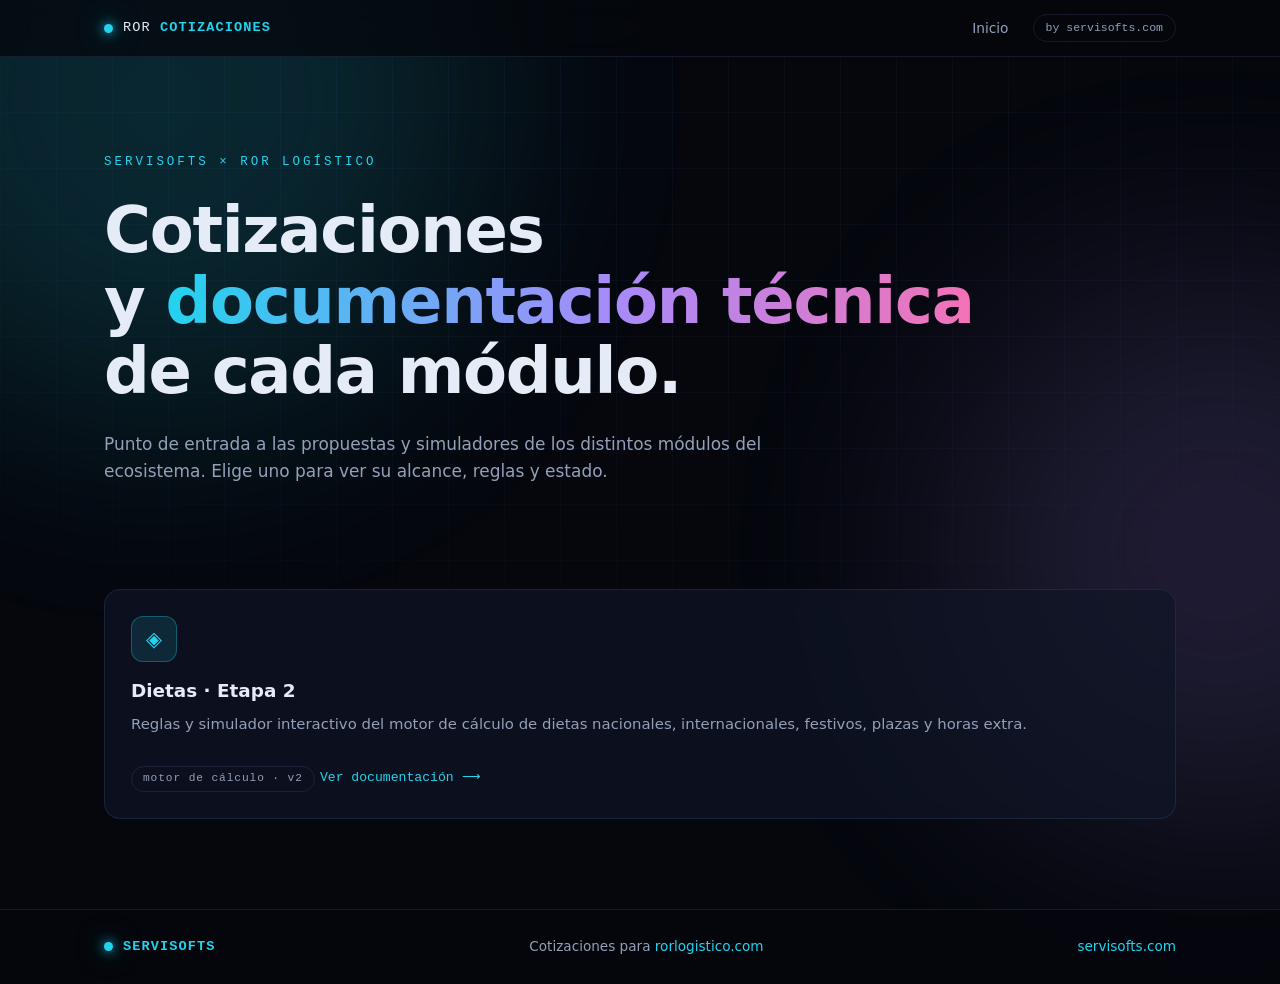
==== cotizaciones/index.html @ 844ee30a "cambios" ====
<!DOCTYPE html>
<html lang="es">
<head>
    <meta charset="UTF-8">
    <meta name="viewport" content="width=device-width, initial-scale=1.0">
    <title>Cotizaciones — Servisofts</title>
    <meta name="description" content="Menú de módulos de cotizaciones para ROR Logístico.">
    <link rel="stylesheet" href="style.css" />
</head>
<body>

    <!-- ══════════════════ FONDO GLOBAL ══════════════════ -->
    <div class="bg-grid" aria-hidden="true"></div>
    <div class="bg-glow bg-glow-1" aria-hidden="true"></div>
    <div class="bg-glow bg-glow-2" aria-hidden="true"></div>

    <!-- ══════════════════ NAV ══════════════════ -->
    <nav class="nav">
        <div class="nav-inner">
            <a class="brand" href="#top">
                <span class="brand-dot"></span>
                <span class="brand-name">ROR <b>COTIZACIONES</b></span>
            </a>
            <div class="nav-links">
                <a href="../">Inicio</a>
            </div>
            <span class="nav-badge">by servisofts.com</span>
        </div>
    </nav>

    <!-- ══════════════════ HERO ══════════════════ -->
    <header class="hero" id="top">
        <p class="hero-kicker">SERVISOFTS × ROR LOGÍSTICO</p>
        <h1 class="hero-title">
            Cotizaciones<br>
            y <span class="grad">documentación técnica</span><br>
            de cada módulo.
        </h1>
        <p class="hero-sub">
            Punto de entrada a las propuestas y simuladores de los distintos
            módulos del ecosistema. Elige uno para ver su alcance, reglas y estado.
        </p>
    </header>

    <main>
        <section class="section">
            <div class="menu-grid">
                <a class="menu-card reveal" href="dietas2/index.html">
                    <div class="menu-card-icon">◈</div>
                    <h3>Dietas · Etapa 2</h3>
                    <p>Reglas y simulador interactivo del motor de cálculo de dietas
                    nacionales, internacionales, festivos, plazas y horas extra.</p>
                    <span class="menu-card-tag">motor de cálculo · v2</span>
                    <div class="menu-card-go" style="margin-top: 14px;">Ver documentación ⟶</div>
                </a>
            </div>
        </section>
    </main>

    <footer class="footer">
        <div class="footer-inner">
            <span class="brand"><span class="brand-dot"></span> <b>SERVISOFTS</b></span>
            <span>Cotizaciones para <a href="https://rorlogistico.com" target="_blank" rel="noopener">rorlogistico.com</a></span>
            <a href="https://servisofts.com" target="_blank" rel="noopener">servisofts.com</a>
        </div>
    </footer>

    <script src="index.js"></script>
</body>
</html>
---- cotizaciones/style.css ----
/* ═══════════════════════════════════════════════════════════
   COTIZACIONES — Menú de módulos
   Tema: futurista oscuro · neón cian/violeta/verde/ámbar/rosa
   (estética compartida con ROR Control Tower / Servisofts)
   ═══════════════════════════════════════════════════════════ */

:root {
    --bg:        #05070d;
    --bg-2:      #0a0e18;
    --panel:     rgba(16, 22, 38, 0.72);
    --panel-2:   rgba(22, 30, 52, 0.55);
    --line:      rgba(120, 150, 210, 0.14);
    --text:      #e6ecf7;
    --muted:     #93a0b8;

    --cyan:   #22d3ee;
    --violet: #a78bfa;
    --green:  #34d399;
    --amber:  #fbbf24;
    --pink:   #f472b6;
    --red:    #fb7185;

    --font: "Segoe UI", system-ui, -apple-system, "Helvetica Neue", Arial, sans-serif;
    --mono: ui-monospace, "Cascadia Code", "JetBrains Mono", Consolas, monospace;

    --radius: 16px;
    --maxw: 1120px;
}

* { margin: 0; padding: 0; box-sizing: border-box; }

html { scroll-behavior: smooth; }

body {
    background: var(--bg);
    color: var(--text);
    font-family: var(--font);
    line-height: 1.6;
    overflow-x: hidden;
}

::selection { background: rgba(34, 211, 238, 0.35); }

a { color: var(--cyan); text-decoration: none; }
a:hover { text-decoration: underline; }

/* ── Fondo global ─────────────────────────────────────────── */

.bg-grid {
    position: fixed; inset: 0; z-index: -2;
    background-image:
        linear-gradient(rgba(90, 130, 220, 0.055) 1px, transparent 1px),
        linear-gradient(90deg, rgba(90, 130, 220, 0.055) 1px, transparent 1px);
    background-size: 56px 56px;
    mask-image: radial-gradient(ellipse 90% 70% at 50% 20%, black 30%, transparent 100%);
    -webkit-mask-image: radial-gradient(ellipse 90% 70% at 50% 20%, black 30%, transparent 100%);
}

.bg-glow {
    position: fixed; z-index: -1; border-radius: 50%;
    filter: blur(120px); opacity: 0.16; pointer-events: none;
}
.bg-glow-1 { width: 640px; height: 640px; top: -220px; left: -160px; background: var(--cyan); }
.bg-glow-2 { width: 560px; height: 560px; top: 30%; right: -220px; background: var(--violet); }

/* ── Nav ──────────────────────────────────────────────────── */

.nav {
    position: sticky; top: 0; z-index: 50;
    backdrop-filter: blur(14px);
    background: rgba(5, 7, 13, 0.75);
    border-bottom: 1px solid var(--line);
}
.nav-inner {
    max-width: var(--maxw); margin: 0 auto;
    display: flex; align-items: center; gap: 24px;
    padding: 14px 24px;
}
.brand {
    display: inline-flex; align-items: center; gap: 10px;
    color: var(--text); font-family: var(--mono); font-size: 0.85rem;
    letter-spacing: 0.08em; white-space: nowrap;
}
.brand:hover { text-decoration: none; }
.brand b { color: var(--cyan); }
.brand-dot {
    width: 9px; height: 9px; border-radius: 50%;
    background: var(--cyan);
    box-shadow: 0 0 12px var(--cyan), 0 0 28px rgba(34, 211, 238, 0.6);
    animation: pulse-dot 2.4s ease-in-out infinite;
}
@keyframes pulse-dot {
    0%, 100% { transform: scale(1); opacity: 1; }
    50%      { transform: scale(0.75); opacity: 0.7; }
}
.nav-links { display: flex; gap: 18px; margin-left: auto; }
.nav-links a {
    color: var(--muted); font-size: 0.86rem;
    transition: color 0.2s;
}
.nav-links a:hover { color: var(--cyan); text-decoration: none; }
.nav-badge {
    font-family: var(--mono); font-size: 0.72rem; color: var(--muted);
    border: 1px solid var(--line); border-radius: 999px;
    padding: 4px 12px; white-space: nowrap;
}

/* ── Hero ─────────────────────────────────────────────────── */

.hero {
    max-width: var(--maxw); margin: 0 auto;
    padding: 96px 24px 40px;
    position: relative;
}
.hero-kicker {
    font-family: var(--mono); font-size: 0.78rem; letter-spacing: 0.24em;
    color: var(--cyan); margin-bottom: 22px;
}
.hero-title {
    font-size: clamp(2.2rem, 5.2vw, 4rem);
    line-height: 1.1; font-weight: 800; letter-spacing: -0.02em;
    margin-bottom: 24px; max-width: 880px;
}
.grad {
    background: linear-gradient(92deg, var(--cyan), var(--violet) 55%, var(--pink));
    -webkit-background-clip: text; background-clip: text;
    -webkit-text-fill-color: transparent; color: transparent;
}
.hero-sub {
    max-width: 660px; color: var(--muted); font-size: 1.06rem;
    margin-bottom: 34px;
}
.hero-sub b { color: var(--text); }

/* ── Secciones ────────────────────────────────────────────── */

.section {
    max-width: var(--maxw); margin: 0 auto;
    padding: 30px 24px 90px;
}

.section-kicker {
    font-family: var(--mono); font-size: 0.74rem; letter-spacing: 0.26em;
    color: var(--violet); margin-bottom: 14px;
}
.section-title {
    font-size: clamp(1.6rem, 3.2vw, 2.3rem);
    font-weight: 800; letter-spacing: -0.01em; margin-bottom: 16px;
}
.section-lead {
    color: var(--muted); max-width: 760px; font-size: 1.02rem;
    margin-bottom: 40px;
}
.section-lead b { color: var(--text); }

/* ── Menú de módulos ──────────────────────────────────────── */

.menu-grid {
    display: grid; grid-template-columns: repeat(auto-fit, minmax(280px, 1fr));
    gap: 18px;
}
.menu-card {
    display: block;
    background: var(--panel); border: 1px solid var(--line);
    border-radius: var(--radius); padding: 26px;
    backdrop-filter: blur(8px);
    transition: transform 0.25s, border-color 0.25s, box-shadow 0.25s;
    text-decoration: none; color: inherit;
}
.menu-card:hover {
    text-decoration: none;
    transform: translateY(-4px);
    border-color: rgba(34, 211, 238, 0.4);
    box-shadow: 0 12px 42px rgba(0, 0, 0, 0.45), 0 0 0 1px rgba(34, 211, 238, 0.12);
}
.menu-card-icon {
    width: 46px; height: 46px; border-radius: 12px;
    display: grid; place-items: center; font-size: 1.3rem;
    background: rgba(34, 211, 238, 0.12); color: var(--cyan);
    box-shadow: inset 0 0 0 1px rgba(34,211,238,.3);
    margin-bottom: 14px;
}
.menu-card h3 { font-size: 1.15rem; margin-bottom: 8px; }
.menu-card p { color: var(--muted); font-size: 0.93rem; margin-bottom: 16px; }
.menu-card-tag {
    display: inline-block; font-family: var(--mono); font-size: 0.7rem;
    letter-spacing: 0.08em; color: var(--muted);
    border: 1px solid var(--line); border-radius: 999px;
    padding: 3px 11px;
}
.menu-card-go {
    display: inline-flex; align-items: center; gap: 6px;
    font-family: var(--mono); font-size: 0.82rem; color: var(--cyan);
}

/* ── Footer ───────────────────────────────────────────────── */

.footer { border-top: 1px solid var(--line); background: rgba(5, 7, 13, 0.8); }
.footer-inner {
    max-width: var(--maxw); margin: 0 auto;
    display: flex; align-items: center; justify-content: space-between;
    gap: 16px; flex-wrap: wrap;
    padding: 26px 24px; color: var(--muted); font-size: 0.85rem;
}

/* ── Reveal on scroll ─────────────────────────────────────── */

.reveal { opacity: 0; transform: translateY(22px); transition: opacity 0.7s, transform 0.7s; }
.reveal.in { opacity: 1; transform: none; }

/* ── Responsive ───────────────────────────────────────────── */

@media (max-width: 860px) {
    .nav-links { display: none; }
    .hero { padding-top: 64px; }
}

@media (prefers-reduced-motion: reduce) {
    *, *::before, *::after { animation-duration: 0.01ms !important; animation-iteration-count: 1 !important; transition-duration: 0.01ms !important; }
    html { scroll-behavior: auto; }
}
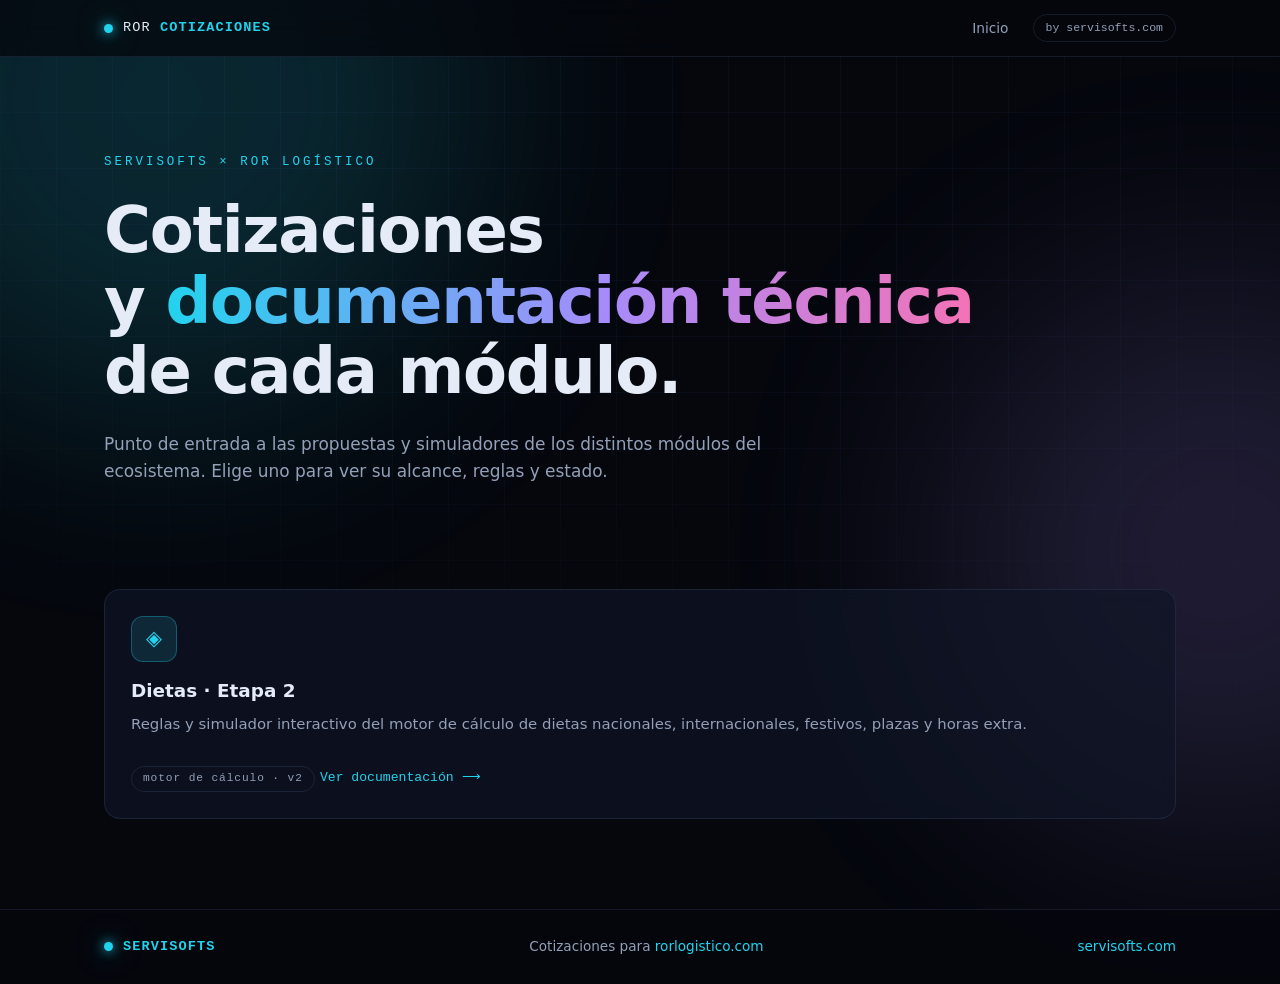
==== commit 11cac580: "cambios" ====
--- a/cotizaciones/index.html
+++ b/cotizaciones/index.html
@@ -21,7 +21,10 @@
                 <span class="brand-dot"></span>
                 <span class="brand-name">ROR <b>COTIZACIONES</b></span>
             </a>
-            <div class="nav-links">
+            <button type="button" class="nav-toggle" id="navToggle" aria-expanded="false" aria-controls="navLinks" aria-label="Abrir menú">
+                <span></span><span></span><span></span>
+            </button>
+            <div class="nav-links" id="navLinks">
                 <a href="../">Inicio</a>
             </div>
             <span class="nav-badge">by servisofts.com</span>
--- a/cotizaciones/style.css
+++ b/cotizaciones/style.css
@@ -105,6 +105,20 @@
     padding: 4px 12px; white-space: nowrap;
 }
 
+.nav-toggle {
+    display: none; flex-direction: column; justify-content: center; gap: 5px;
+    width: 34px; height: 34px; padding: 0;
+    background: transparent; border: 1px solid var(--line); border-radius: 8px;
+    cursor: pointer;
+}
+.nav-toggle span {
+    display: block; width: 18px; height: 2px; margin: 0 auto;
+    background: var(--text); transition: transform 0.2s, opacity 0.2s;
+}
+.nav-toggle[aria-expanded="true"] span:nth-child(1) { transform: translateY(7px) rotate(45deg); }
+.nav-toggle[aria-expanded="true"] span:nth-child(2) { opacity: 0; }
+.nav-toggle[aria-expanded="true"] span:nth-child(3) { transform: translateY(-7px) rotate(-45deg); }
+
 /* ── Hero ─────────────────────────────────────────────────── */
 
 .hero {
@@ -211,7 +225,19 @@
 /* ── Responsive ───────────────────────────────────────────── */
 
 @media (max-width: 860px) {
-    .nav-links { display: none; }
+    .nav-inner { position: relative; flex-wrap: nowrap; }
+    .nav-badge { display: none; }
+    .nav-toggle { display: flex; }
+    .nav-links {
+        display: none; position: absolute; top: 100%; left: 0; right: 0;
+        flex-direction: column; gap: 0; margin-left: 0;
+        background: rgba(5, 7, 13, 0.97); backdrop-filter: blur(14px);
+        border-bottom: 1px solid var(--line);
+        padding: 8px 24px 16px;
+    }
+    .nav-links.open { display: flex; }
+    .nav-links a { padding: 10px 0; border-top: 1px solid var(--line); }
+    .nav-links a:first-child { border-top: none; }
     .hero { padding-top: 64px; }
 }
 
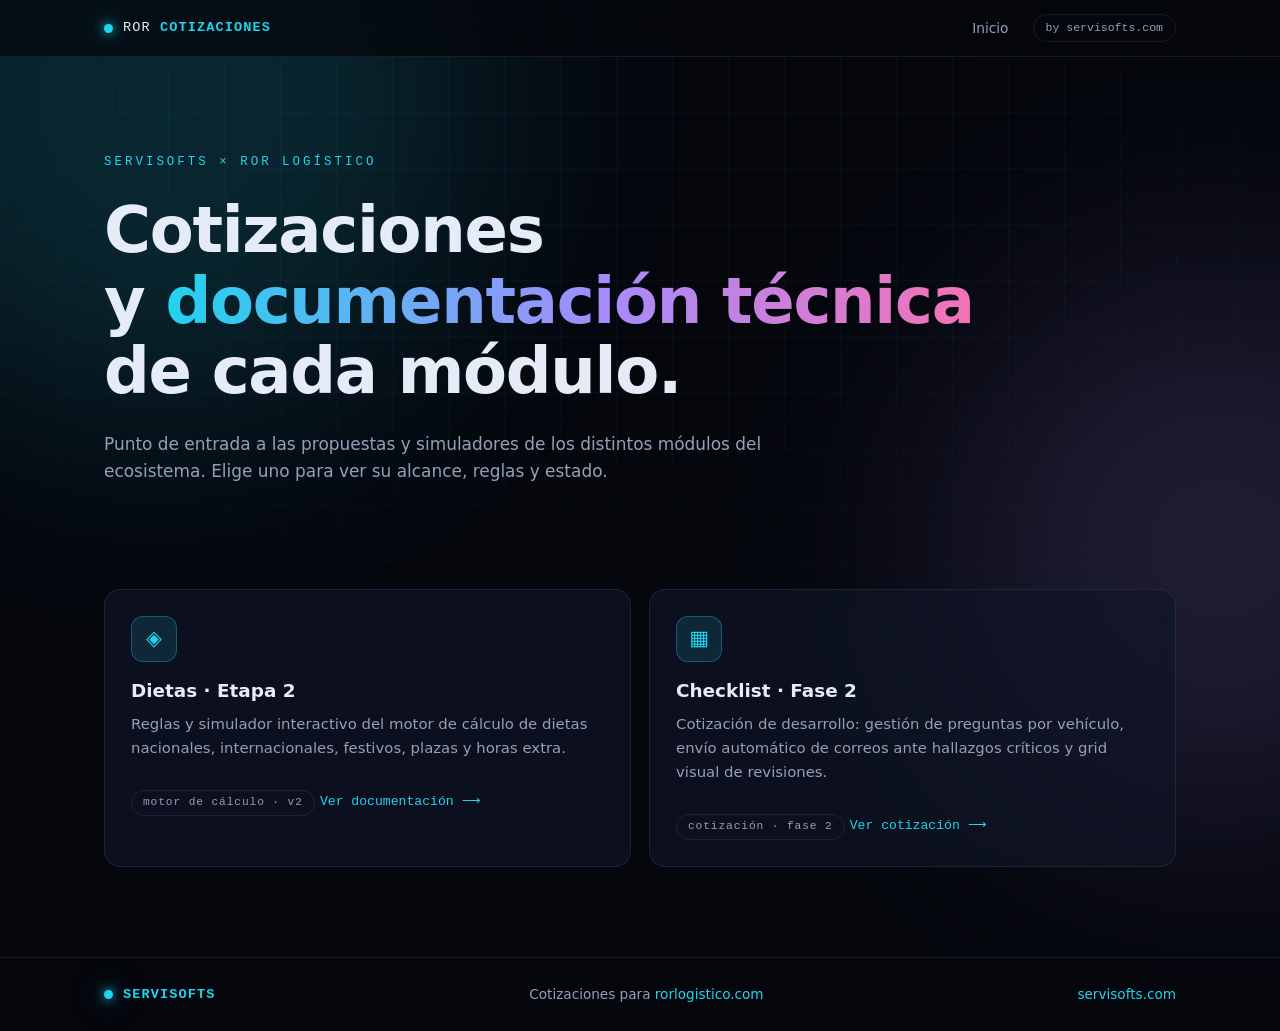
==== commit 66f484e5: "cambios" ====
--- a/cotizaciones/index.html
+++ b/cotizaciones/index.html
@@ -22,7 +22,7 @@
                 <span class="brand-name">ROR <b>COTIZACIONES</b></span>
             </a>
             <button type="button" class="nav-toggle" id="navToggle" aria-expanded="false" aria-controls="navLinks" aria-label="Abrir menú">
-                <span></span><span></span><span></span>
+                <span></span    ><span></span><span></span>
             </button>
             <div class="nav-links" id="navLinks">
                 <a href="../">Inicio</a>
@@ -56,6 +56,14 @@
                     <span class="menu-card-tag">motor de cálculo · v2</span>
                     <div class="menu-card-go" style="margin-top: 14px;">Ver documentación ⟶</div>
                 </a>
+                <a class="menu-card reveal" href="checklist2/index.html">
+                    <div class="menu-card-icon">▦</div>
+                    <h3>Checklist · Fase 2</h3>
+                    <p>Cotización de desarrollo: gestión de preguntas por vehículo, envío
+                    automático de correos ante hallazgos críticos y grid visual de revisiones.</p>
+                    <span class="menu-card-tag">cotización · fase 2</span>
+                    <div class="menu-card-go" style="margin-top: 14px;">Ver cotización ⟶</div>
+                </a>
             </div>
         </section>
     </main>
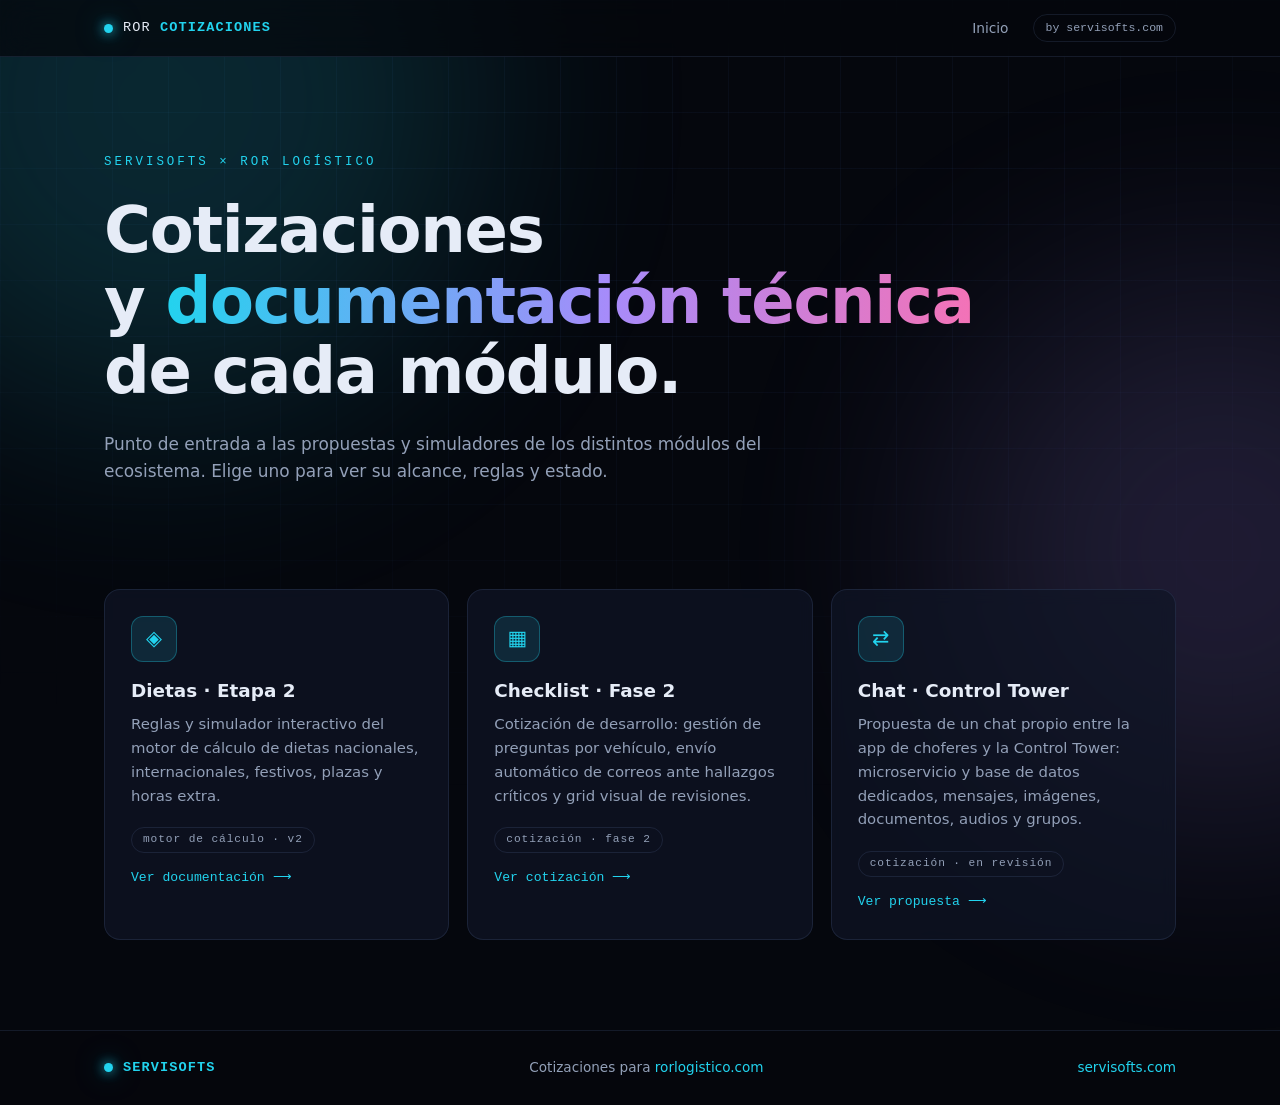
==== commit 9c2719ef: "cambios" ====
--- a/cotizaciones/index.html
+++ b/cotizaciones/index.html
@@ -64,6 +64,14 @@
                     <span class="menu-card-tag">cotización · fase 2</span>
                     <div class="menu-card-go" style="margin-top: 14px;">Ver cotización ⟶</div>
                 </a>
+                <a class="menu-card reveal" href="chat/index.html">
+                    <div class="menu-card-icon">⇄</div>
+                    <h3>Chat · Control Tower</h3>
+                    <p>Propuesta de un chat propio entre la app de choferes y la Control Tower:
+                    microservicio y base de datos dedicados, mensajes, imágenes, documentos, audios y grupos.</p>
+                    <span class="menu-card-tag">cotización · en revisión</span>
+                    <div class="menu-card-go" style="margin-top: 14px;">Ver propuesta ⟶</div>
+                </a>
             </div>
         </section>
     </main>
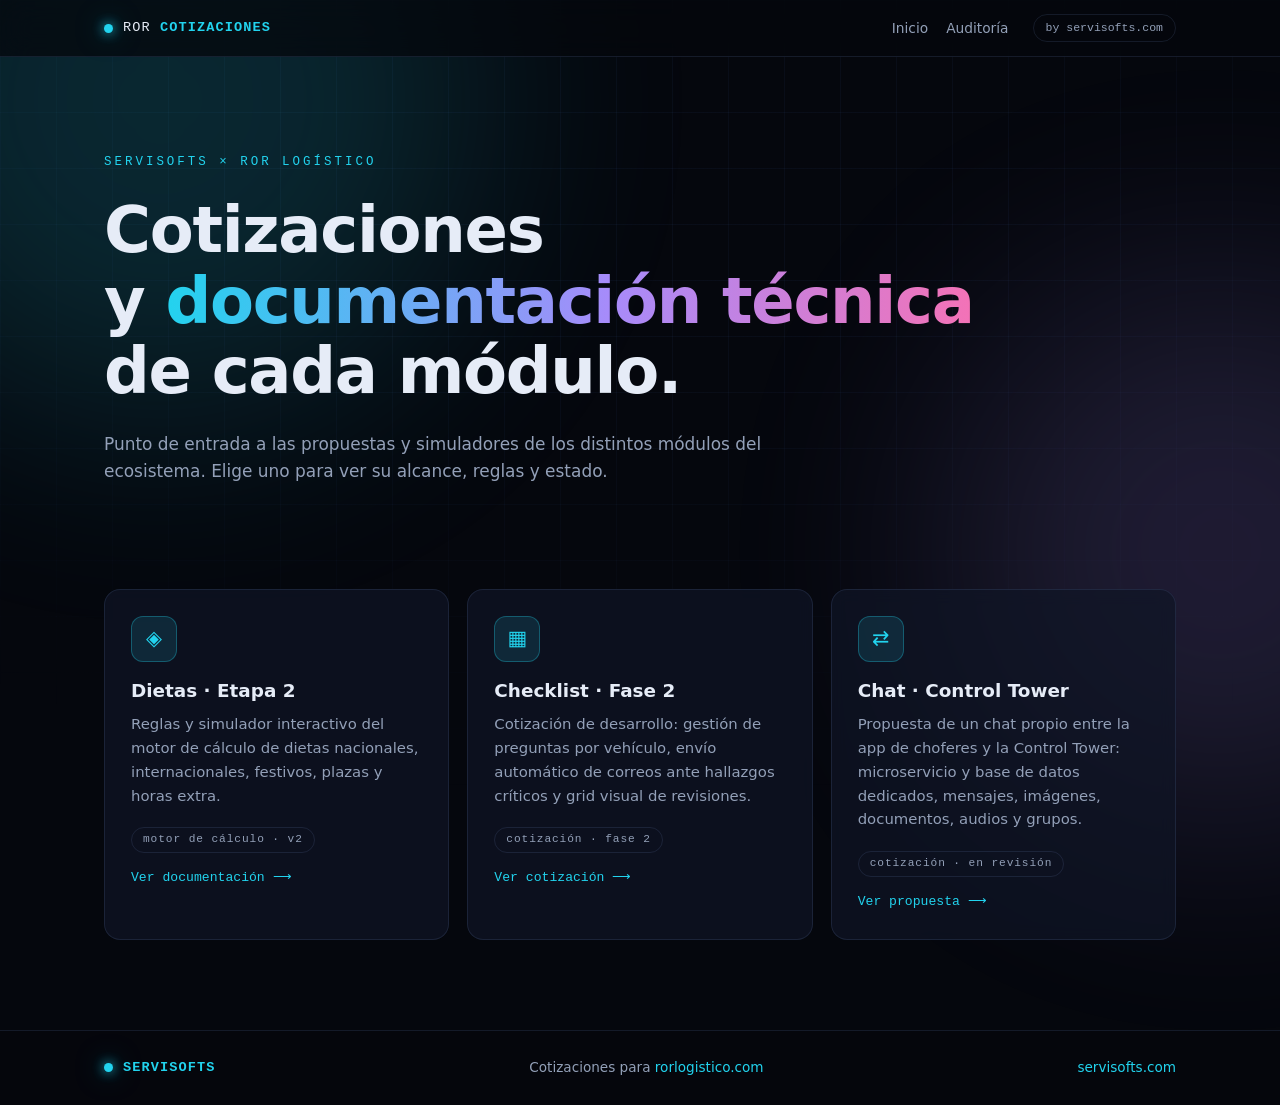
==== commit 84ae7f73: "cambios" ====
--- a/cotizaciones/index.html
+++ b/cotizaciones/index.html
@@ -26,6 +26,7 @@
             </button>
             <div class="nav-links" id="navLinks">
                 <a href="../">Inicio</a>
+                <a href="../auditoria/">Auditoría</a>
             </div>
             <span class="nav-badge">by servisofts.com</span>
         </div>
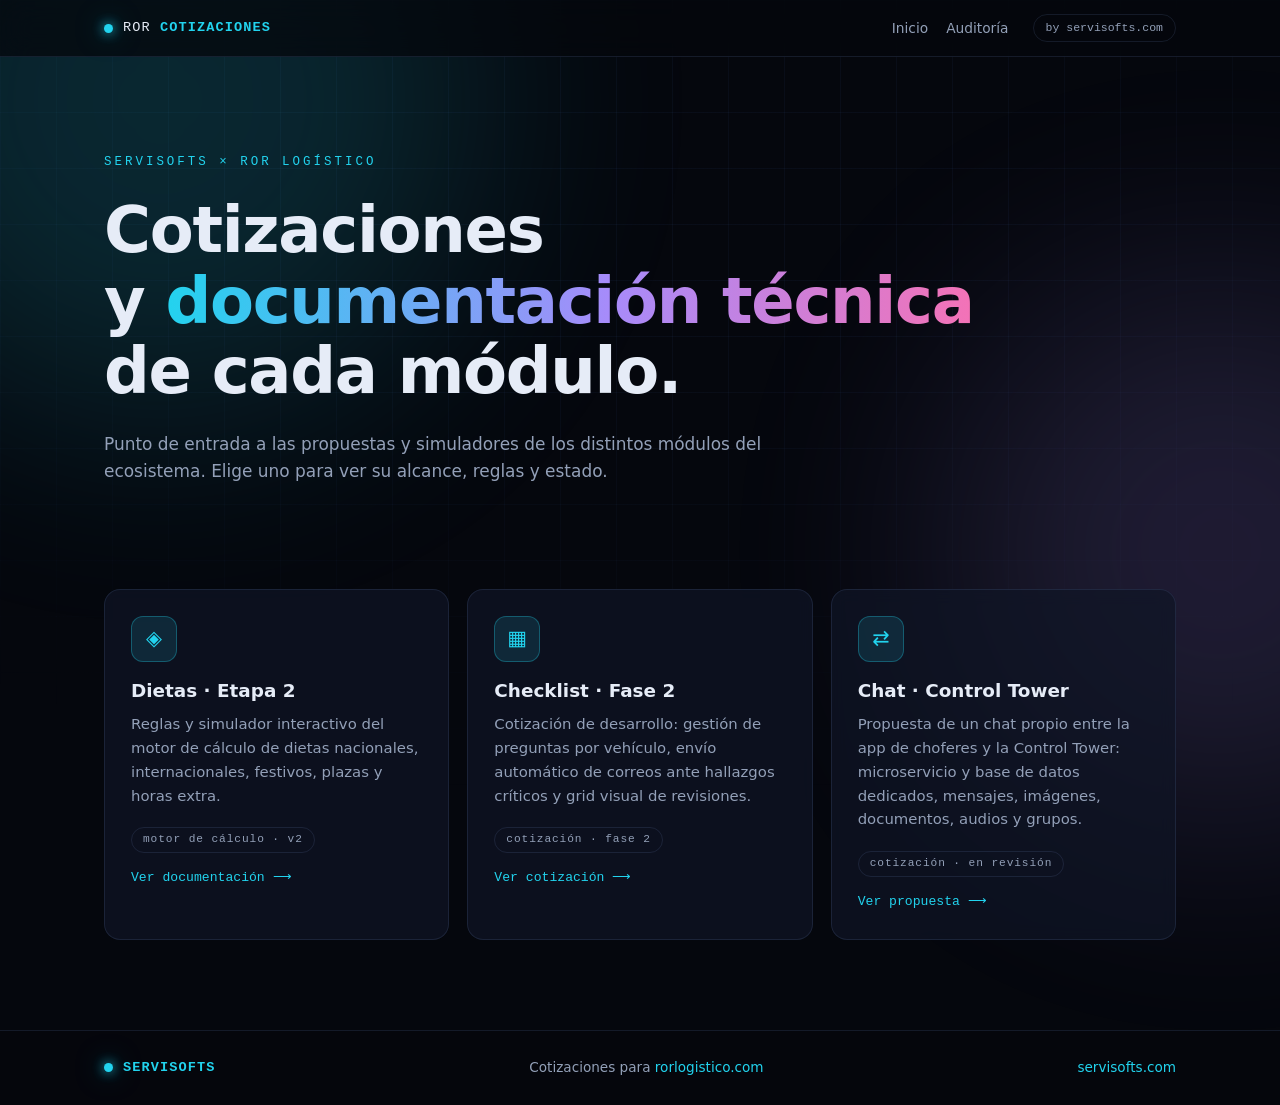
==== commit 1a2335b1: "Merge branch 'main' of https://github.com/s-r-o-r/s-r-o-r.github.io" ====
--- a/cotizaciones/index.html
+++ b/cotizaciones/index.html
@@ -5,6 +5,23 @@
     <meta name="viewport" content="width=device-width, initial-scale=1.0">
     <title>Cotizaciones — Servisofts</title>
     <meta name="description" content="Menú de módulos de cotizaciones para ROR Logístico.">
+    <meta property="og:type" content="website">
+    <meta property="og:site_name" content="ROR Control Tower · Servisofts">
+    <meta property="og:locale" content="es_ES">
+    <meta property="og:url" content="https://s-r-o-r.github.io/cotizaciones/">
+    <meta property="og:title" content="Cotizaciones — Servisofts">
+    <meta property="og:description" content="Menú de módulos de cotizaciones para ROR Logístico.">
+    <meta property="og:image" content="https://s-r-o-r.github.io/assets/og/og-cotizaciones.jpg">
+    <meta property="og:image:secure_url" content="https://s-r-o-r.github.io/assets/og/og-cotizaciones.jpg">
+    <meta property="og:image:type" content="image/jpeg">
+    <meta property="og:image:width" content="1200">
+    <meta property="og:image:height" content="630">
+    <meta property="og:image:alt" content="Cotizaciones — Servisofts">
+    <meta name="twitter:card" content="summary_large_image">
+    <meta name="twitter:title" content="Cotizaciones — Servisofts">
+    <meta name="twitter:description" content="Menú de módulos de cotizaciones para ROR Logístico.">
+    <meta name="twitter:image" content="https://s-r-o-r.github.io/assets/og/og-cotizaciones.jpg">
+    <link rel="canonical" href="https://s-r-o-r.github.io/cotizaciones/">
     <link rel="stylesheet" href="style.css" />
 </head>
 <body>
